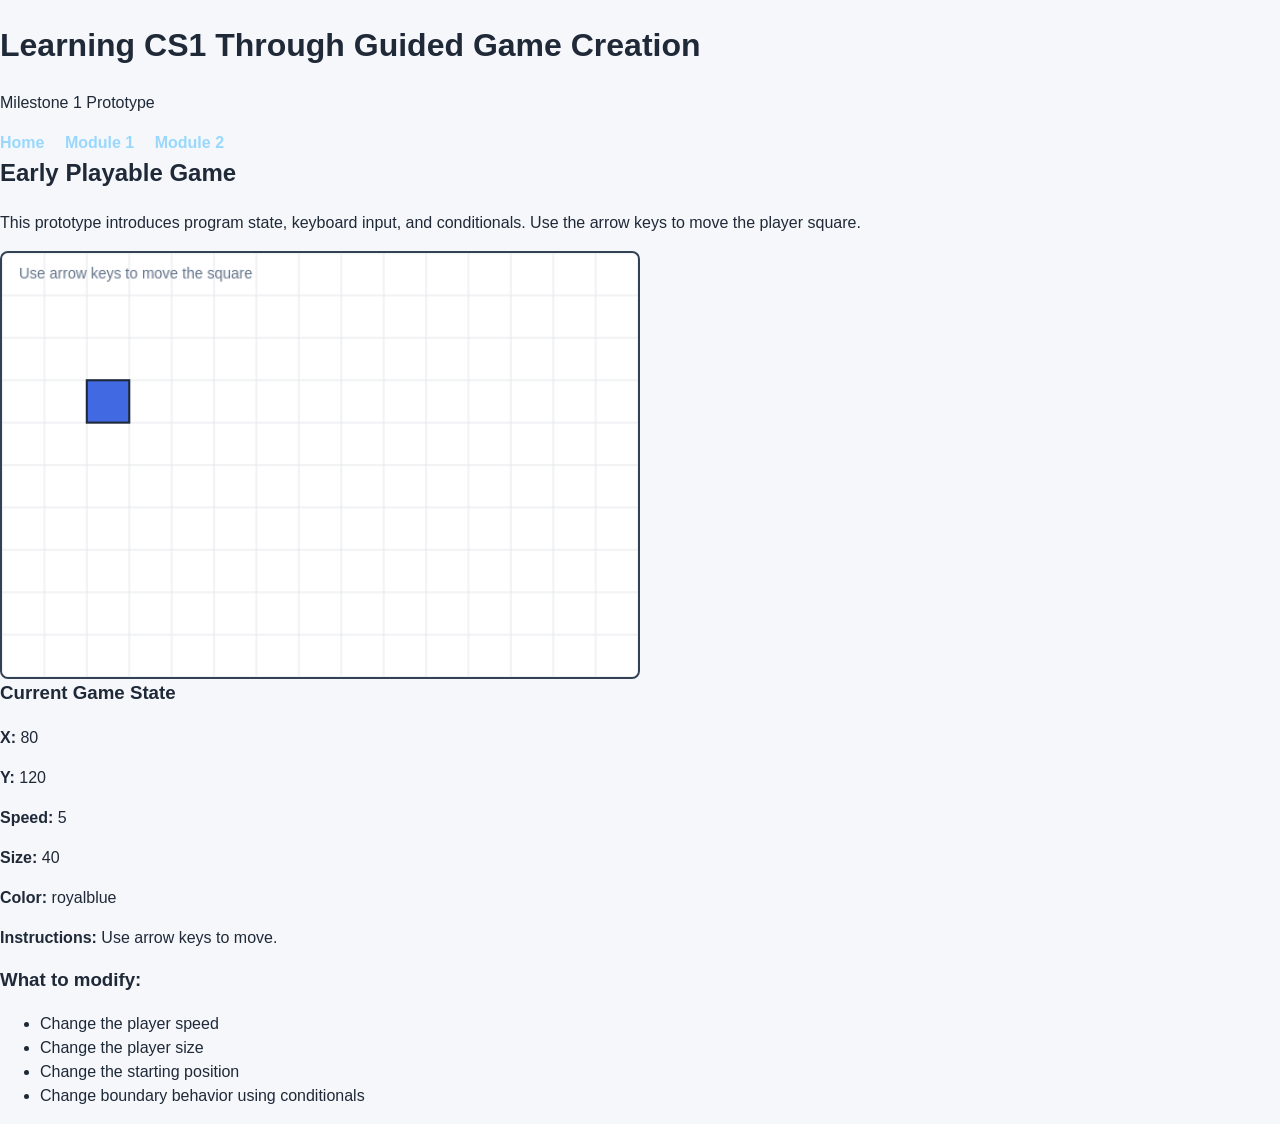
==== index.html @ a9891e97 "adding game logic + bug fixes" ====
<!DOCTYPE html>
<html lang="en">

<head>
    <meta charset="UTF-8" />
    <meta name="viewport" content="width=device-width, initial-scale=1.0" />
    <title>Learning CS1 Through Guided Game Creation</title>
    <link rel="stylesheet" href="style.css" />
</head>

<body>
    <header>
        <h1>Learning CS1 Through Guided Game Creation</h1>
        <p>Milestone 1 Prototype</p>
        <nav>
            <a href="index.html">Home</a>
            <a href="modules/module1.html">Module 1</a>
            <a href="modules/module2.html">Module 2</a>
        </nav>
    </header>

    <main>
        <section class="intro">
            <h2>Early Playable Game</h2>
            <p>
                This prototype introduces program state, keyboard input, and conditionals.
                Use the arrow keys to move the player square.
            </p>
        </section>

        <section class="game-section">
            <canvas id="gameCanvas" width="600" height="400"></canvas>

            <div class="info-panel">
                <h3>Current Game State</h3>
                <p><strong>X:</strong> <span id="xPos">0</span></p>
                <p><strong>Y:</strong> <span id="yPos">0</span></p>
                <p><strong>Speed:</strong> <span id="speedValue">5</span></p>
                <p><strong>Size:</strong> <span id="sizeValue">0</span></p>
                <p><strong>Color:</strong> <span id="colorValue">-</span></p>
                <p><strong>Instructions:</strong> Use arrow keys to move.</p>
            </div>
        </section>

        <section class="try-it">
            <h3>What to modify:</h3>
            <ul>
                <li>Change the player speed</li>
                <li>Change the player size</li>
                <li>Change the starting position</li>
                <li>Change boundary behavior using conditionals</li>
            </ul>
        </section>
    </main>

    <script src="game.js"></script>
</body>

</html>
---- style.css ----
* {
    box-sizing: border-box;
}

body {
    margin: 0;
    font-family: Arial, sans-serif;
    background: #f5f7fb;
    color: #1f2937;
    line-height: 1.5;
}

.site-header {
    background: #1d4ed8;
    color: white;
    padding: 1.5rem 2rem;
}

.site-header h1 {
    margin: 0;
    font-size: 2rem;
}

.subtitle {
    margin: 0.35rem 0 1rem 0;
}

nav a {
    color: rgb(153, 216, 252);
    text-decoration: none;
    margin-right: 1rem;
    font-weight: 600;
}

nav a:hover {
    text-decoration: underline;
}

.container {
    max-width: 1100px;
    margin: 0 auto;
    padding: 2rem 1rem;
}

.card {
    background: white;
    border-radius: 10px;
    padding: 1.25rem 1.5rem;
    margin-bottom: 1.5rem;
    box-shadow: 0 2px 8px rgba(0, 0, 0, 0.06);
}

.game-layout {
    display: flex;
    gap: 1.5rem;
    align-items: flex-start;
    flex-wrap: wrap;
}

.canvas-card {
    flex: 2;
    min-width: 320px;
}

.info-panel {
    flex: 1;
    min-width: 260px;
}

canvas {
    display: block;
    width: 100%;
    max-width: 640px;
    background: white;
    border: 2px solid #334155;
    border-radius: 8px;
}

h2,
h3 {
    margin-top: 0;
}

pre {
    background: #f3f4f6;
    padding: 1rem;
    border-radius: 8px;
    overflow-x: auto;
}

code {
    background: #eef2ff;
    padding: 0.15rem 0.35rem;
    border-radius: 4px;
}

hr {
    border: none;
    border-top: 1px solid #d1d5db;
    margin: 1rem 0;
}
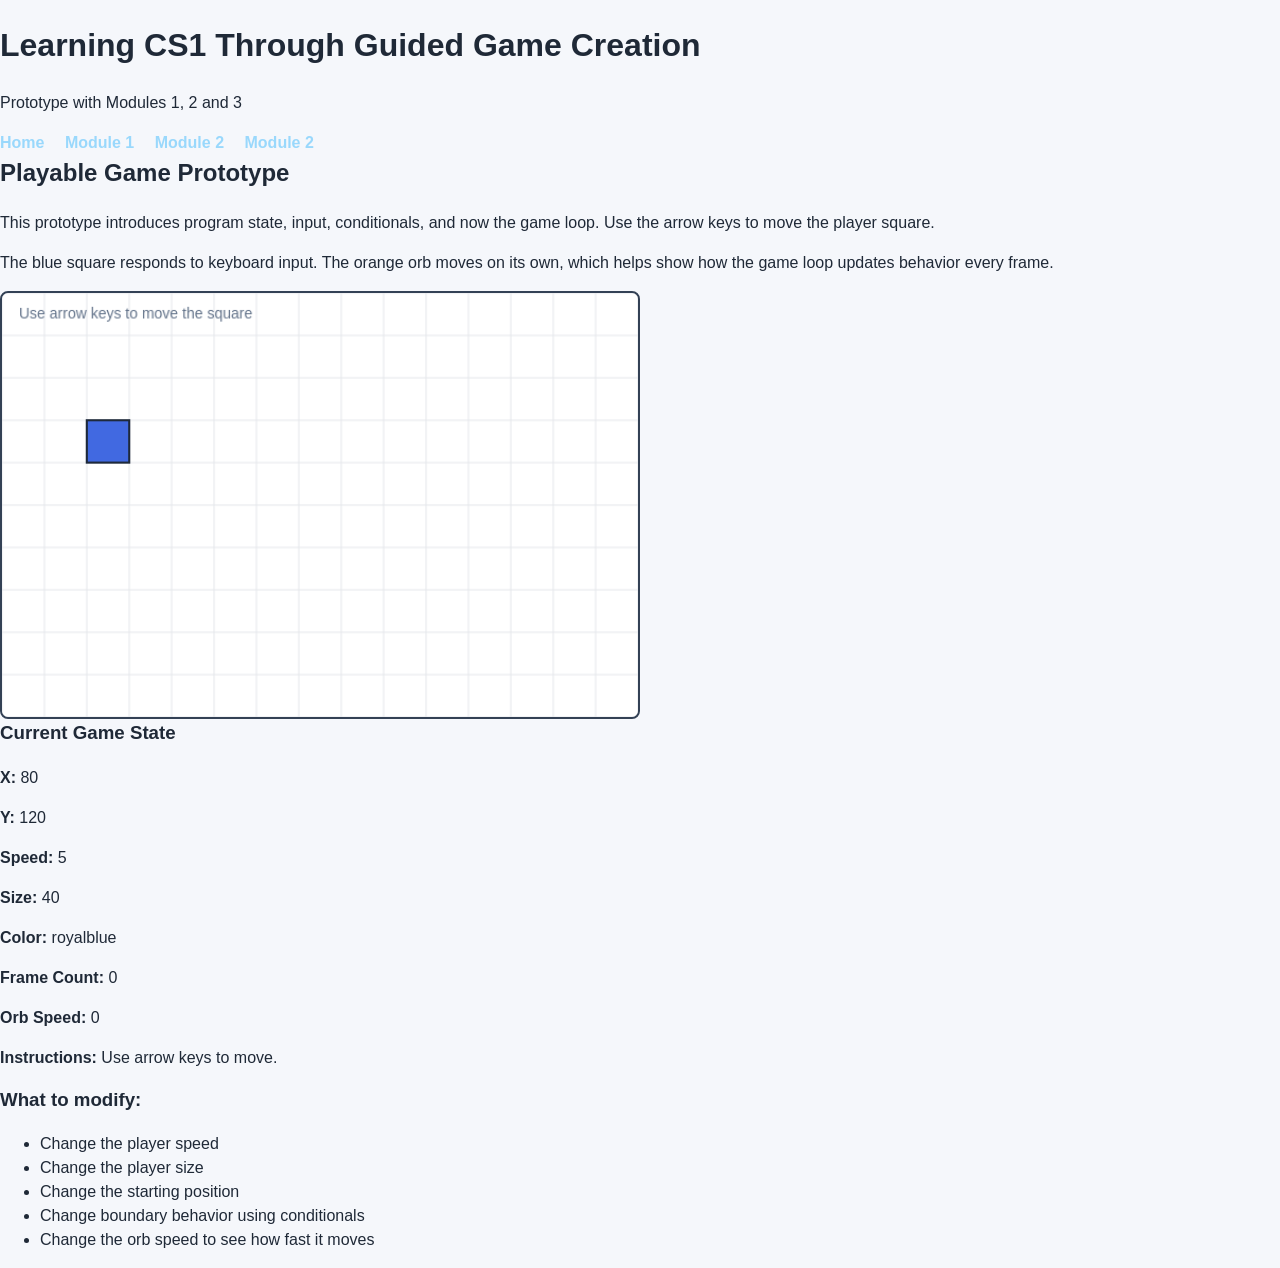
==== commit 5b8c8cdd: "add Module 3 to home page" ====
--- a/index.html
+++ b/index.html
@@ -1,59 +1,66 @@
 <!DOCTYPE html>
 <html lang="en">
-
-<head>
+  <head>
     <meta charset="UTF-8" />
     <meta name="viewport" content="width=device-width, initial-scale=1.0" />
     <title>Learning CS1 Through Guided Game Creation</title>
     <link rel="stylesheet" href="style.css" />
-</head>
+  </head>
 
-<body>
+  <body>
     <header>
-        <h1>Learning CS1 Through Guided Game Creation</h1>
-        <p>Milestone 1 Prototype</p>
-        <nav>
-            <a href="index.html">Home</a>
-            <a href="modules/module1.html">Module 1</a>
-            <a href="modules/module2.html">Module 2</a>
-        </nav>
+      <h1>Learning CS1 Through Guided Game Creation</h1>
+      <p>Prototype with Modules 1, 2 and 3</p>
+      <nav>
+        <a href="index.html">Home</a>
+        <a href="modules/module1.html">Module 1</a>
+        <a href="modules/module2.html">Module 2</a>
+        <a href="modules/module2.html">Module 2</a>
+      </nav>
     </header>
 
     <main>
-        <section class="intro">
-            <h2>Early Playable Game</h2>
-            <p>
-                This prototype introduces program state, keyboard input, and conditionals.
-                Use the arrow keys to move the player square.
-            </p>
-        </section>
+      <section class="intro">
+        <h2>Playable Game Prototype</h2>
+        <p>
+          This prototype introduces program state, input, conditionals, and now
+          the game loop. Use the arrow keys to move the player square.
+        </p>
+        <p>
+          The blue square responds to keyboard input. The orange orb moves on
+          its own, which helps show how the game loop updates behavior every
+          frame.
+        </p>
+      </section>
 
-        <section class="game-section">
-            <canvas id="gameCanvas" width="600" height="400"></canvas>
+      <section class="game-section">
+        <canvas id="gameCanvas" width="600" height="400"></canvas>
 
-            <div class="info-panel">
-                <h3>Current Game State</h3>
-                <p><strong>X:</strong> <span id="xPos">0</span></p>
-                <p><strong>Y:</strong> <span id="yPos">0</span></p>
-                <p><strong>Speed:</strong> <span id="speedValue">5</span></p>
-                <p><strong>Size:</strong> <span id="sizeValue">0</span></p>
-                <p><strong>Color:</strong> <span id="colorValue">-</span></p>
-                <p><strong>Instructions:</strong> Use arrow keys to move.</p>
-            </div>
-        </section>
+        <div class="info-panel">
+          <h3>Current Game State</h3>
+          <p><strong>X:</strong> <span id="xPos">0</span></p>
+          <p><strong>Y:</strong> <span id="yPos">0</span></p>
+          <p><strong>Speed:</strong> <span id="speedValue">5</span></p>
+          <p><strong>Size:</strong> <span id="sizeValue">0</span></p>
+          <p><strong>Color:</strong> <span id="colorValue">-</span></p>
+          <p><strong>Frame Count:</strong> <span id="frameCount">0</span></p>
+          <p><strong>Orb Speed:</strong> <span id="orbSpeedValue">0</span></p>
+          <p><strong>Instructions:</strong> Use arrow keys to move.</p>
+        </div>
+      </section>
 
-        <section class="try-it">
-            <h3>What to modify:</h3>
-            <ul>
-                <li>Change the player speed</li>
-                <li>Change the player size</li>
-                <li>Change the starting position</li>
-                <li>Change boundary behavior using conditionals</li>
-            </ul>
-        </section>
+      <section class="try-it">
+        <h3>What to modify:</h3>
+        <ul>
+          <li>Change the player speed</li>
+          <li>Change the player size</li>
+          <li>Change the starting position</li>
+          <li>Change boundary behavior using conditionals</li>
+          <li>Change the orb speed to see how fast it moves</li>
+        </ul>
+      </section>
     </main>
 
     <script src="game.js"></script>
-</body>
-
-</html>+  </body>
+</html>
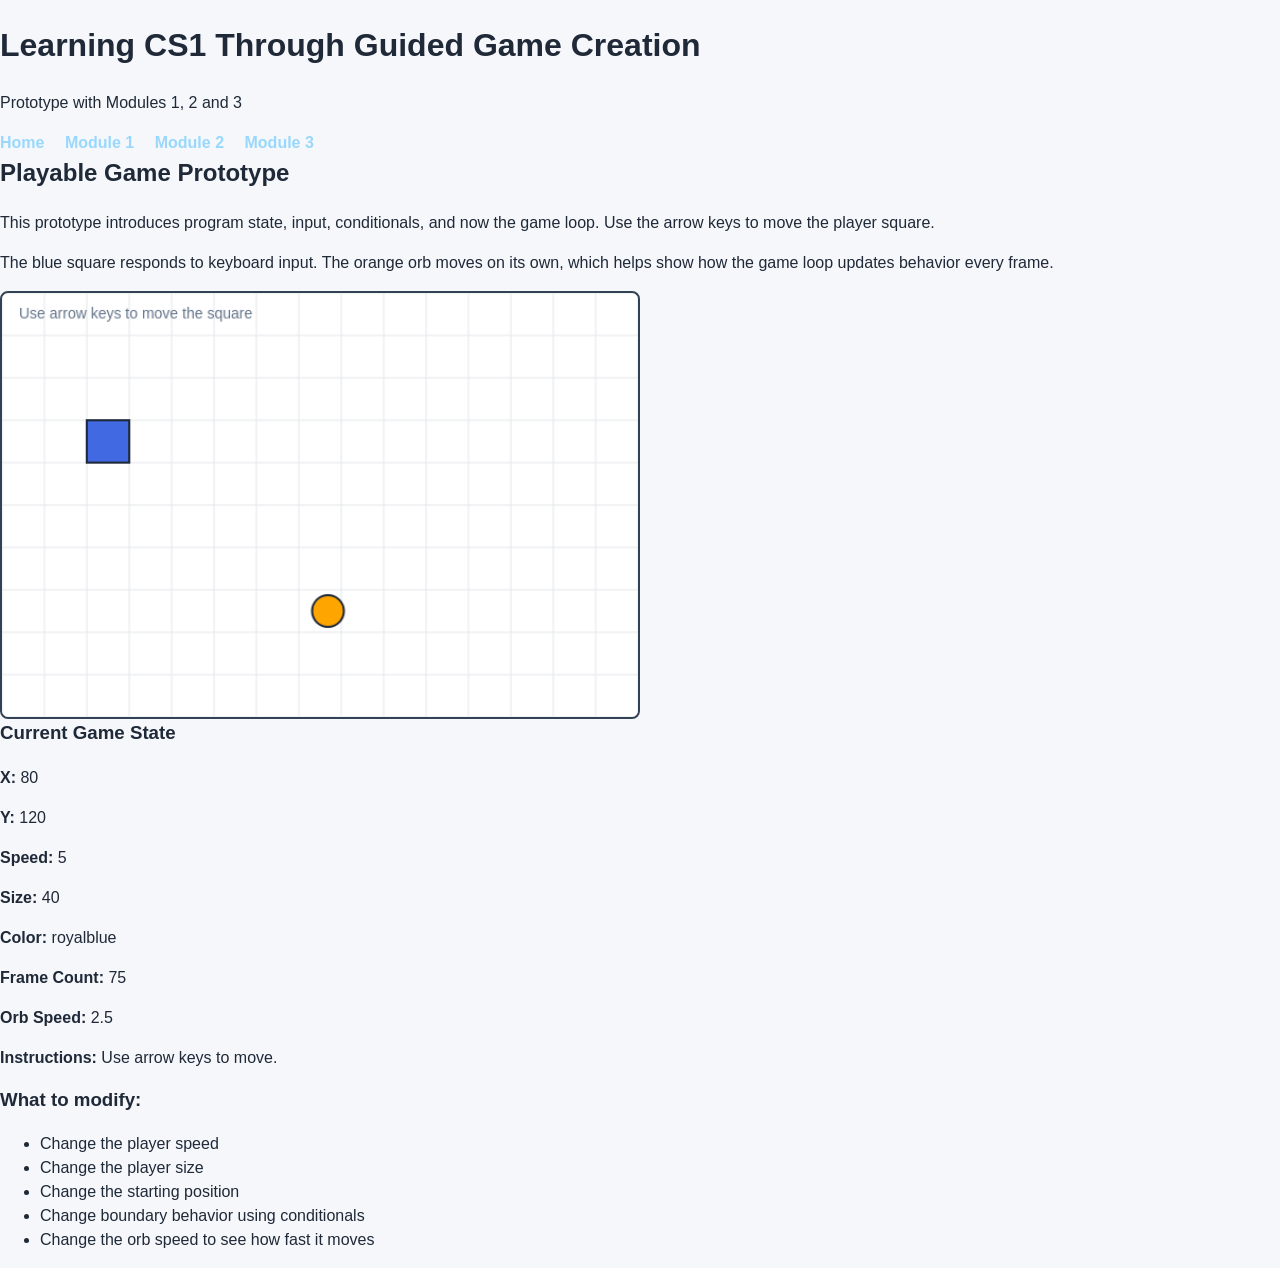
==== commit ece8bfcf: "adding loop logic to show updates behavior" ====
--- a/index.html
+++ b/index.html
@@ -15,7 +15,7 @@
         <a href="index.html">Home</a>
         <a href="modules/module1.html">Module 1</a>
         <a href="modules/module2.html">Module 2</a>
-        <a href="modules/module2.html">Module 2</a>
+        <a href="modules/module2.html">Module 3</a>
       </nav>
     </header>
 
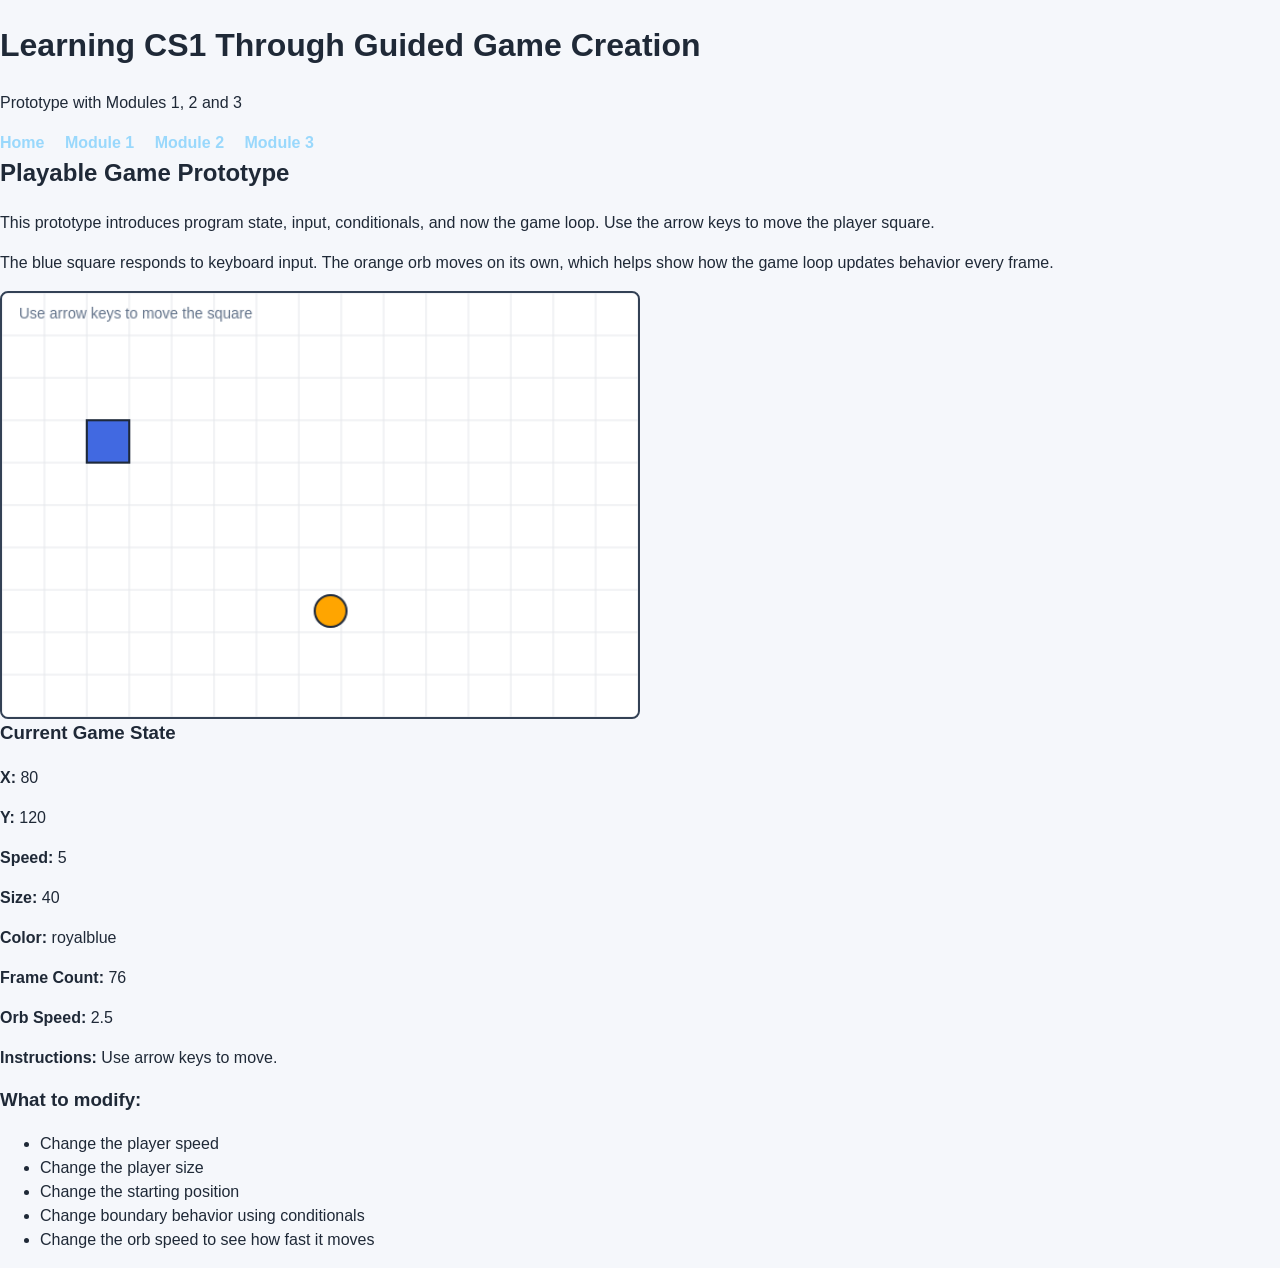
==== commit 61c484e5: "module 3 - iteration behavior" ====
--- a/index.html
+++ b/index.html
@@ -15,7 +15,7 @@
         <a href="index.html">Home</a>
         <a href="modules/module1.html">Module 1</a>
         <a href="modules/module2.html">Module 2</a>
-        <a href="modules/module2.html">Module 3</a>
+        <a href="modules/module3.html">Module 3</a>
       </nav>
     </header>
 
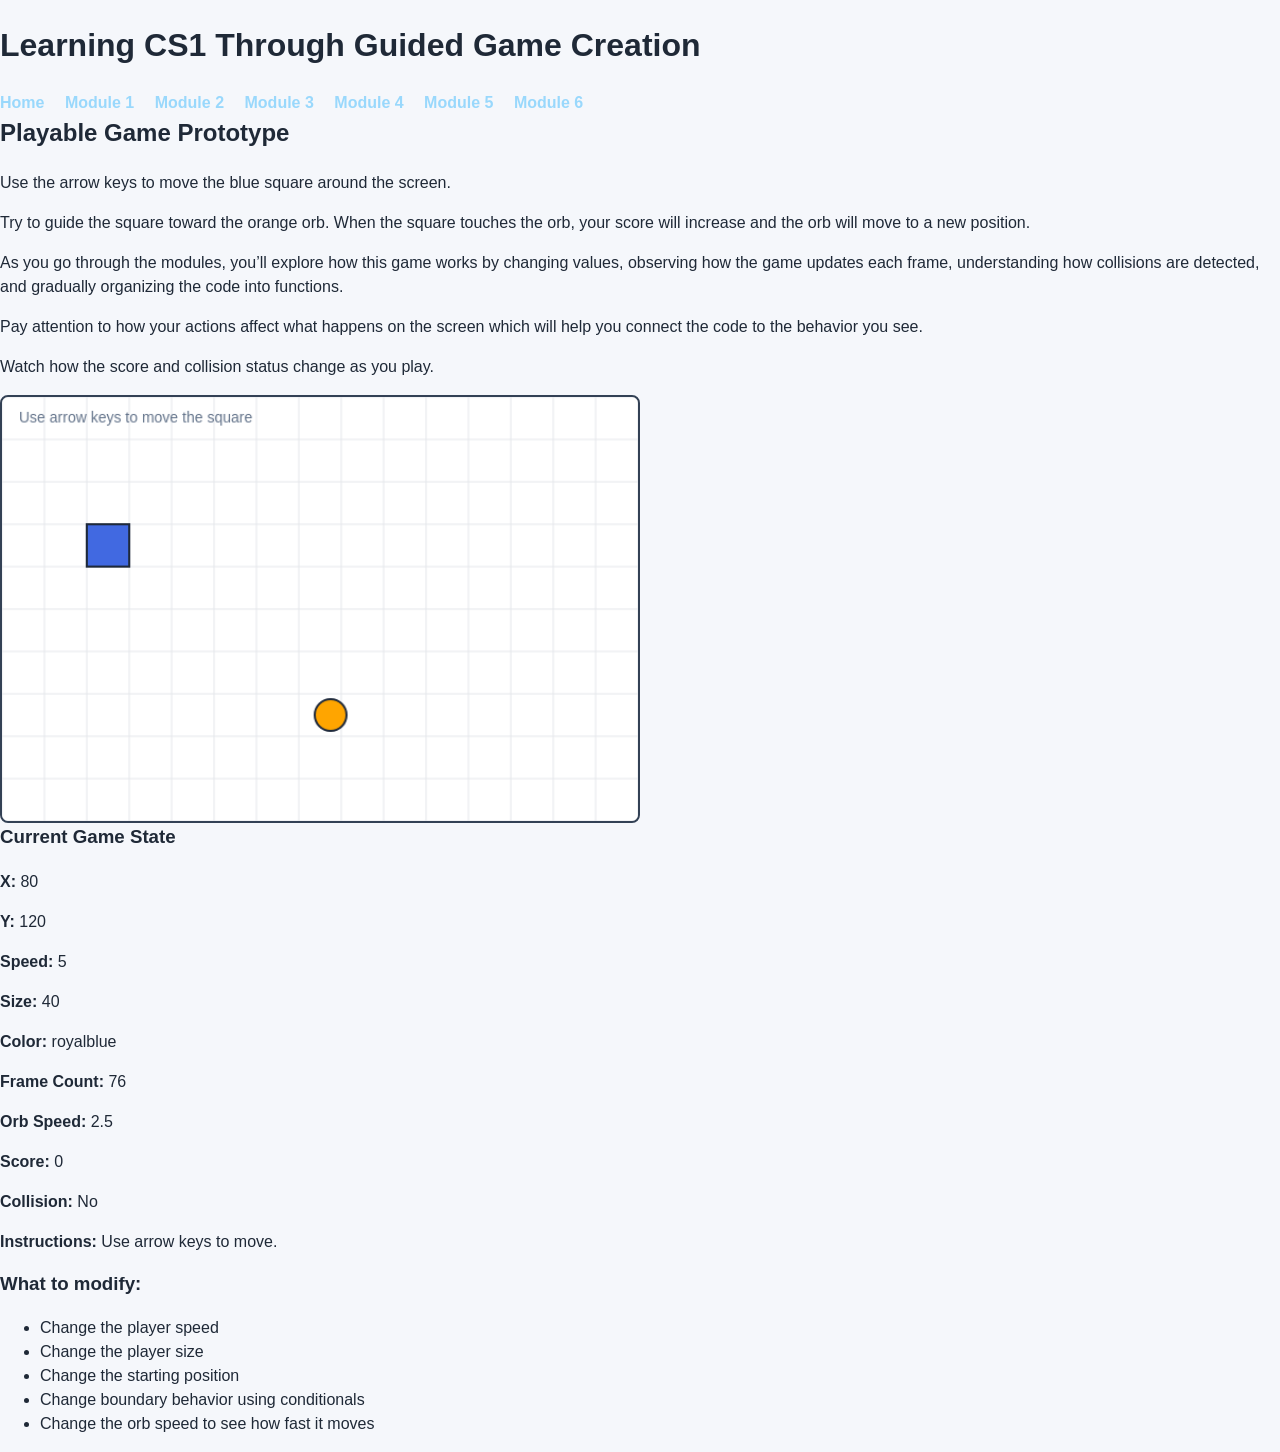
==== commit 37e7f90c: "html with all modules" ====
--- a/index.html
+++ b/index.html
@@ -10,28 +10,40 @@
   <body>
     <header>
       <h1>Learning CS1 Through Guided Game Creation</h1>
-      <p>Prototype with Modules 1, 2 and 3</p>
       <nav>
         <a href="index.html">Home</a>
         <a href="modules/module1.html">Module 1</a>
         <a href="modules/module2.html">Module 2</a>
         <a href="modules/module3.html">Module 3</a>
+        <a href="modules/module4.html">Module 4</a>
+        <a href="modules/module5.html">Module 5</a>
+        <a href="modules/module6.html">Module 6</a>
       </nav>
     </header>
 
     <main>
-      <section class="intro">
-        <h2>Playable Game Prototype</h2>
-        <p>
-          This prototype introduces program state, input, conditionals, and now
-          the game loop. Use the arrow keys to move the player square.
-        </p>
-        <p>
-          The blue square responds to keyboard input. The orange orb moves on
-          its own, which helps show how the game loop updates behavior every
-          frame.
-        </p>
-      </section>
+<section class="intro">
+    <h2>Playable Game Prototype</h2>
+    <p>
+        Use the arrow keys to move the blue square around the screen.
+    </p>
+    <p>
+        Try to guide the square toward the orange orb. When the square touches the
+        orb, your score will increase and the orb will move to a new position.
+    </p>
+    <p>
+        As you go through the modules, you’ll explore how this game works by changing
+        values, observing how the game updates each frame, understanding how
+        collisions are detected, and gradually organizing the code into functions.
+    </p>
+    <p>
+        Pay attention to how your actions affect what happens on the screen which
+        will help you connect the code to the behavior you see.
+    </p>
+    <p>
+        Watch how the score and collision status change as you play.
+    </p>
+</section>
 
       <section class="game-section">
         <canvas id="gameCanvas" width="600" height="400"></canvas>
@@ -45,6 +57,8 @@
           <p><strong>Color:</strong> <span id="colorValue">-</span></p>
           <p><strong>Frame Count:</strong> <span id="frameCount">0</span></p>
           <p><strong>Orb Speed:</strong> <span id="orbSpeedValue">0</span></p>
+          <p><strong>Score:</strong> <span id="scoreValue">0</span></p>
+          <p><strong>Collision:</strong> <span id="collisionStatus">No</span></p>
           <p><strong>Instructions:</strong> Use arrow keys to move.</p>
         </div>
       </section>
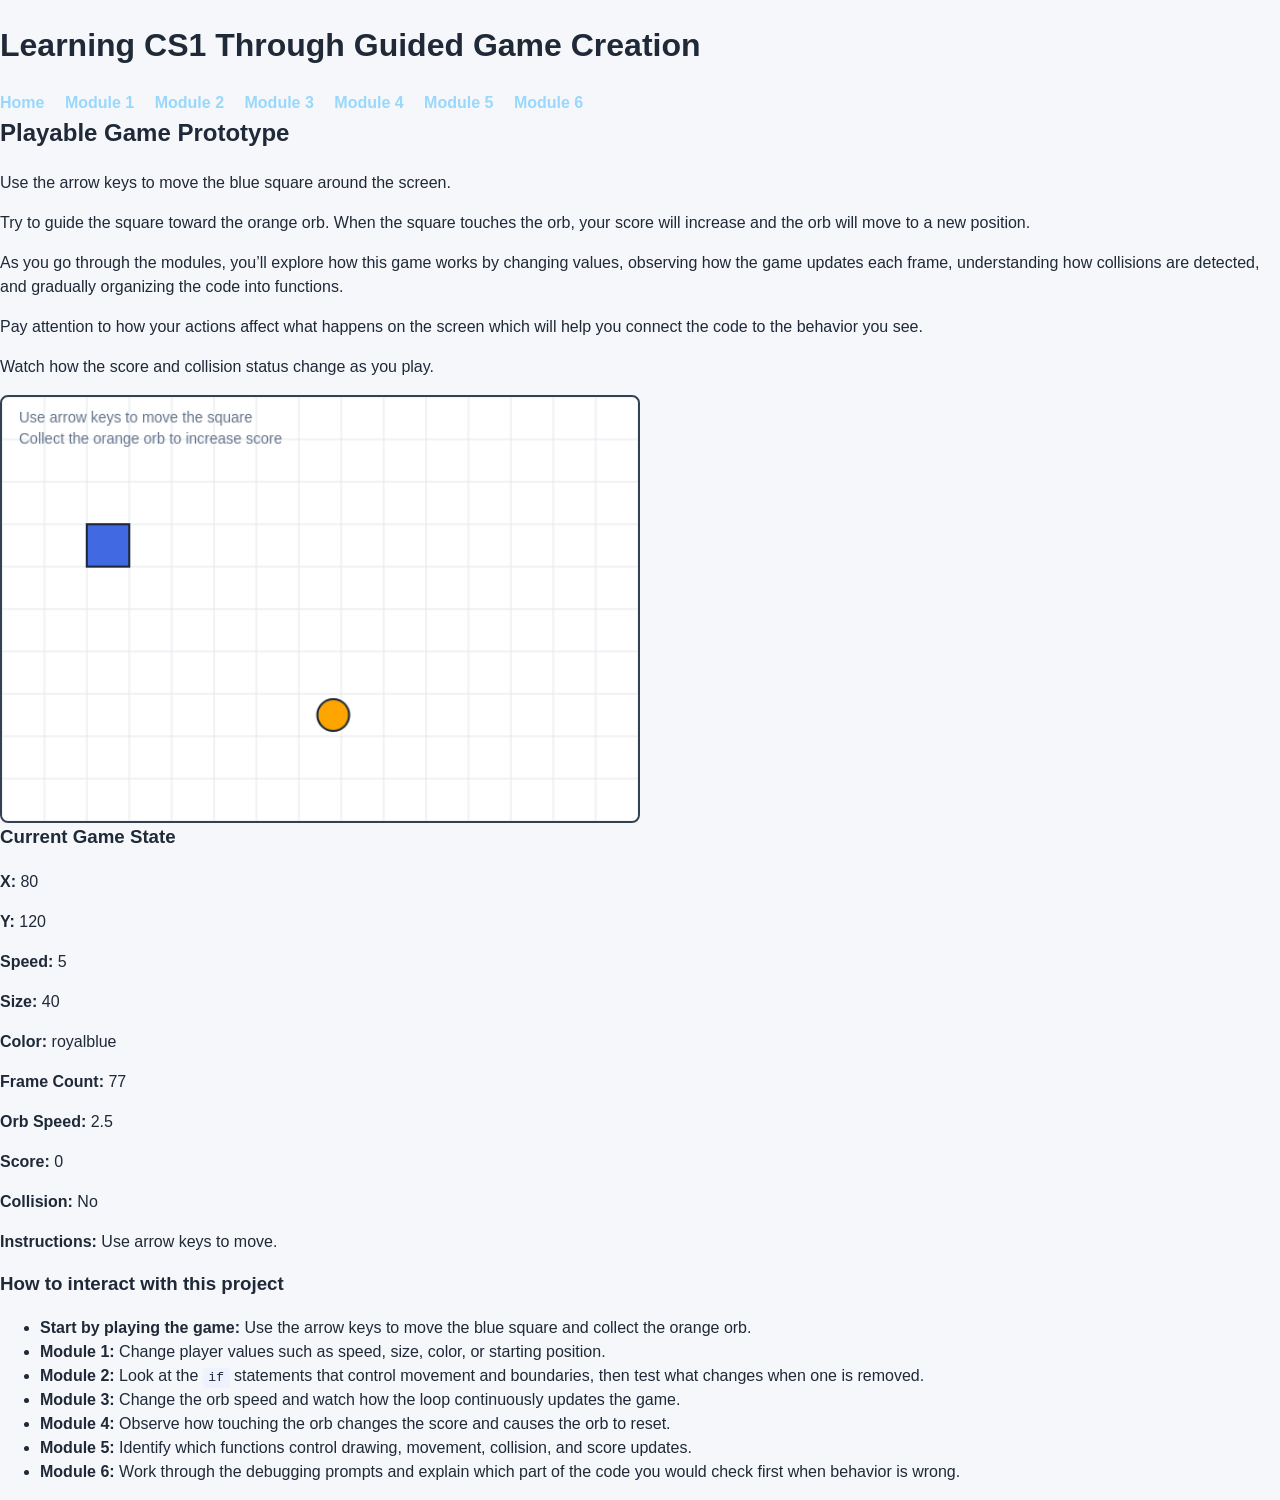
==== commit 23388295: "updating game instructions" ====
--- a/index.html
+++ b/index.html
@@ -63,16 +63,22 @@
         </div>
       </section>
 
-      <section class="try-it">
-        <h3>What to modify:</h3>
-        <ul>
-          <li>Change the player speed</li>
-          <li>Change the player size</li>
-          <li>Change the starting position</li>
-          <li>Change boundary behavior using conditionals</li>
-          <li>Change the orb speed to see how fast it moves</li>
-        </ul>
-      </section>
+<section class="try-it">
+    <h3>How to interact with this project</h3>
+    <ul>
+        <li><strong>Start by playing the game:</strong> Use the arrow keys to move the blue square and collect the
+            orange orb.</li>
+        <li><strong>Module 1:</strong> Change player values such as speed, size, color, or starting position.</li>
+        <li><strong>Module 2:</strong> Look at the <code>if</code> statements that control movement and boundaries, then
+            test what changes when one is removed.</li>
+        <li><strong>Module 3:</strong> Change the orb speed and watch how the loop continuously updates the game.</li>
+        <li><strong>Module 4:</strong> Observe how touching the orb changes the score and causes the orb to reset.</li>
+        <li><strong>Module 5:</strong> Identify which functions control drawing, movement, collision, and score updates.
+        </li>
+        <li><strong>Module 6:</strong> Work through the debugging prompts and explain which part of the code you would
+            check first when behavior is wrong.</li>
+    </ul>
+</section>
     </main>
 
     <script src="game.js"></script>
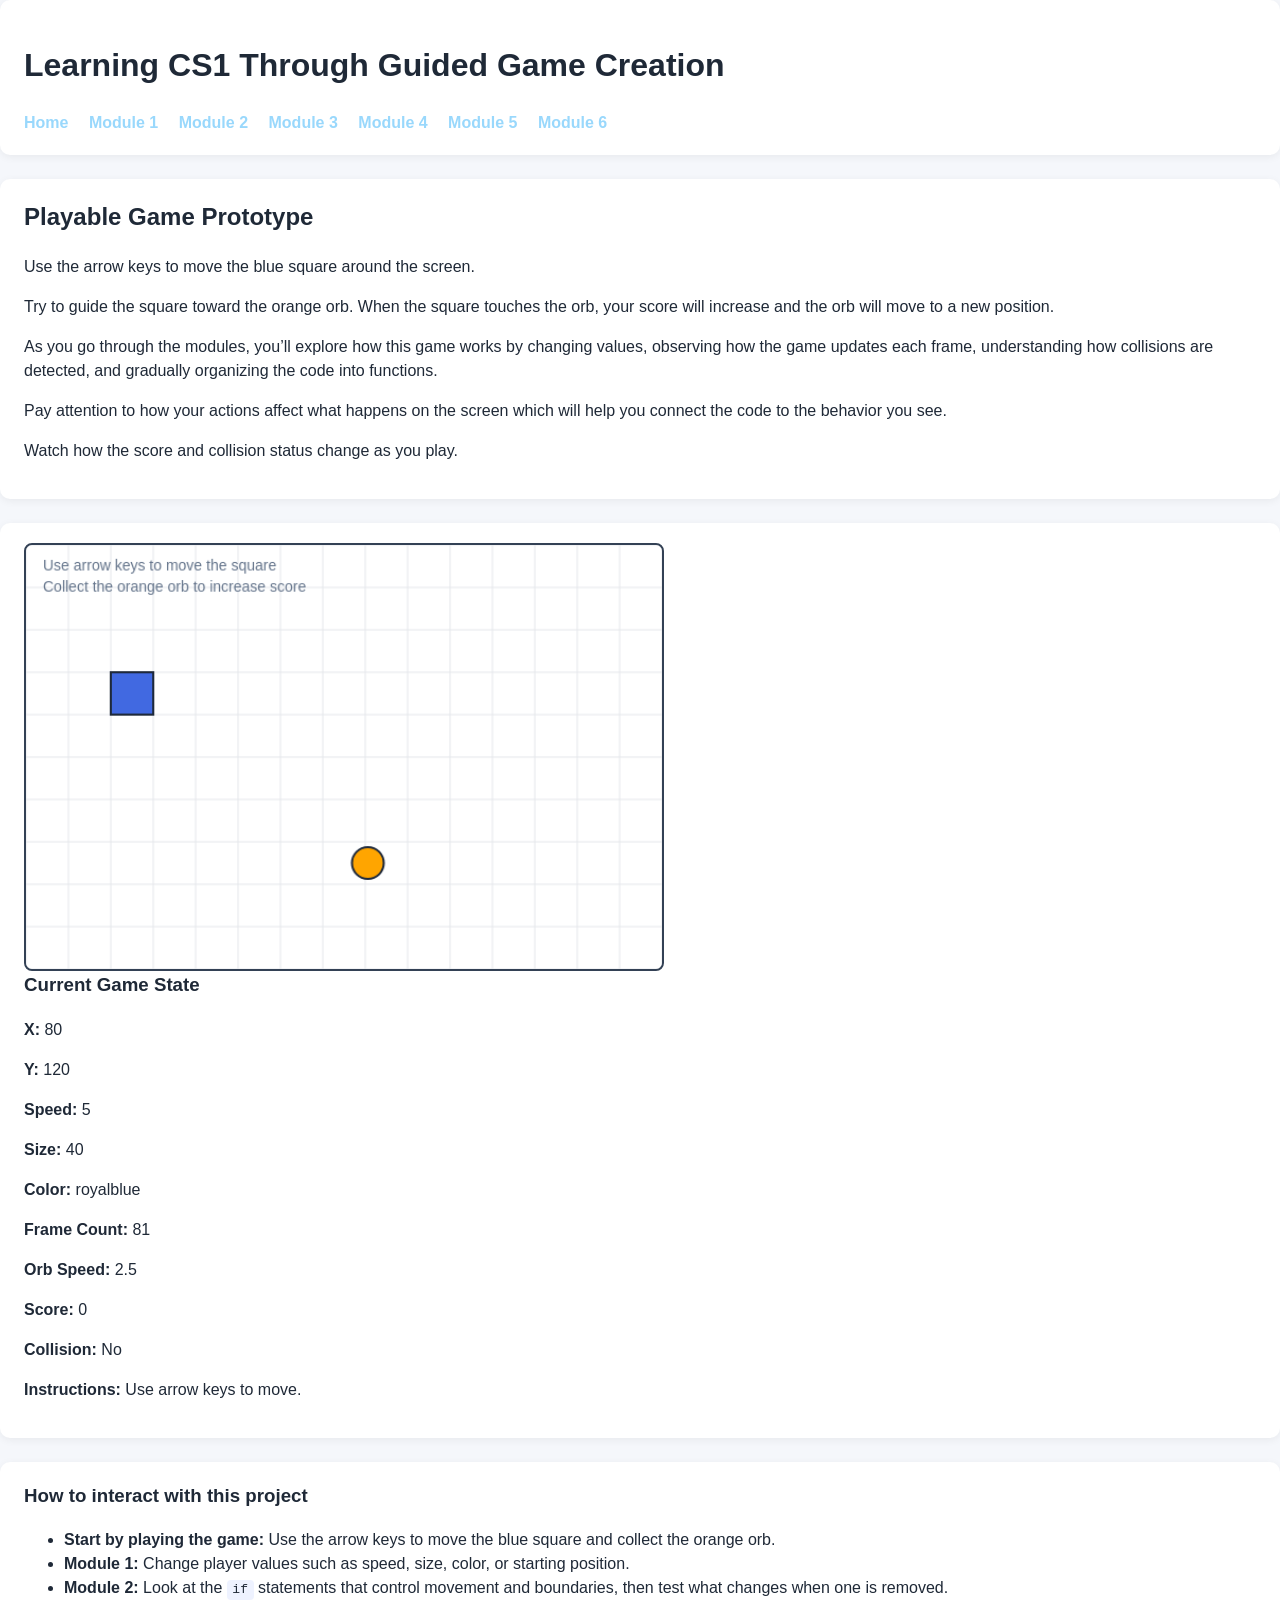
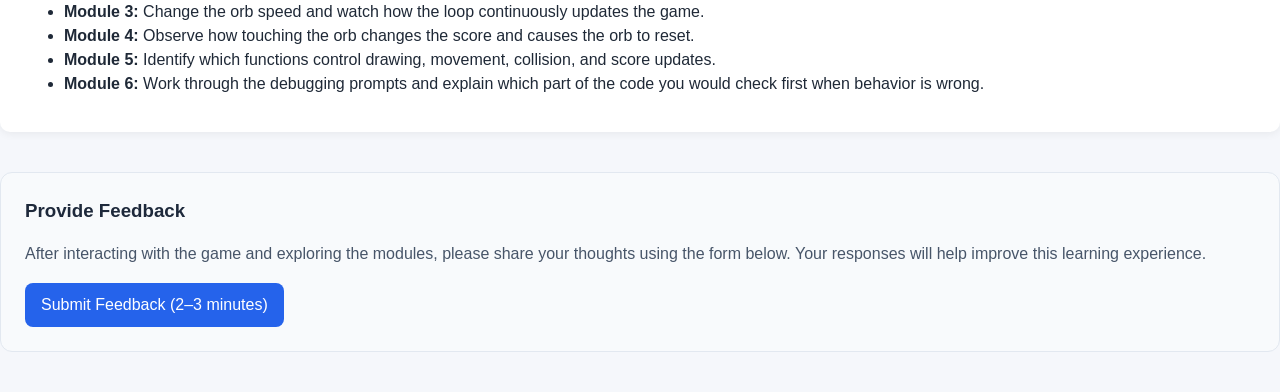
==== commit 45a9a511: "fixing links + padding" ====
--- a/index.html
+++ b/index.html
@@ -8,7 +8,7 @@
   </head>
 
   <body>
-    <header>
+    <header class="card">
       <h1>Learning CS1 Through Guided Game Creation</h1>
       <nav>
         <a href="index.html">Home</a>
@@ -22,7 +22,7 @@
     </header>
 
     <main>
-<section class="intro">
+<section class="card intro">
     <h2>Playable Game Prototype</h2>
     <p>
         Use the arrow keys to move the blue square around the screen.
@@ -45,7 +45,7 @@
     </p>
 </section>
 
-      <section class="game-section">
+      <section class="card game-section">
         <canvas id="gameCanvas" width="600" height="400"></canvas>
 
         <div class="info-panel">
@@ -63,7 +63,7 @@
         </div>
       </section>
 
-<section class="try-it">
+<section class="card try-it">
     <h3>How to interact with this project</h3>
     <ul>
         <li><strong>Start by playing the game:</strong> Use the arrow keys to move the blue square and collect the
@@ -79,6 +79,19 @@
             check first when behavior is wrong.</li>
     </ul>
 </section>
+
+<section class="feedback">
+    <h3>Provide Feedback</h3>
+    <p>
+        After interacting with the game and exploring the modules, please share your
+        thoughts using the form below. Your responses will help improve this learning
+        experience.
+    </p>
+    <a href="https://docs.google.com/forms/d/e/1FAIpQLSdwY3jHSeV73NTEC26UhTQPUkcJXOttmQyafLyzsGGLRZj5Cg/viewform?usp=sharing&ouid=100008191801205607106"
+        target="_blank">
+        Submit Feedback (2–3 minutes)
+    </a>
+</section>
     </main>
 
     <script src="game.js"></script>
--- a/style.css
+++ b/style.css
@@ -98,4 +98,38 @@
     border: none;
     border-top: 1px solid #d1d5db;
     margin: 1rem 0;
+}
+
+.feedback {
+    margin: 40px 0;
+    padding: 24px;
+    border-radius: 12px;
+    background-color: #f8fafc;
+    border: 1px solid #e2e8f0;
+}
+
+.feedback h3 {
+    margin-bottom: 12px;
+    color: #1e293b;
+}
+
+.feedback p {
+    margin-bottom: 16px;
+    color: #475569;
+    line-height: 1.6;
+}
+
+.feedback a {
+    display: inline-block;
+    padding: 10px 16px;
+    background-color: #2563eb;
+    color: white;
+    text-decoration: none;
+    border-radius: 8px;
+    font-weight: 500;
+    transition: background-color 0.2s ease;
+}
+
+.feedback a:hover {
+    background-color: #1d4ed8;
 }
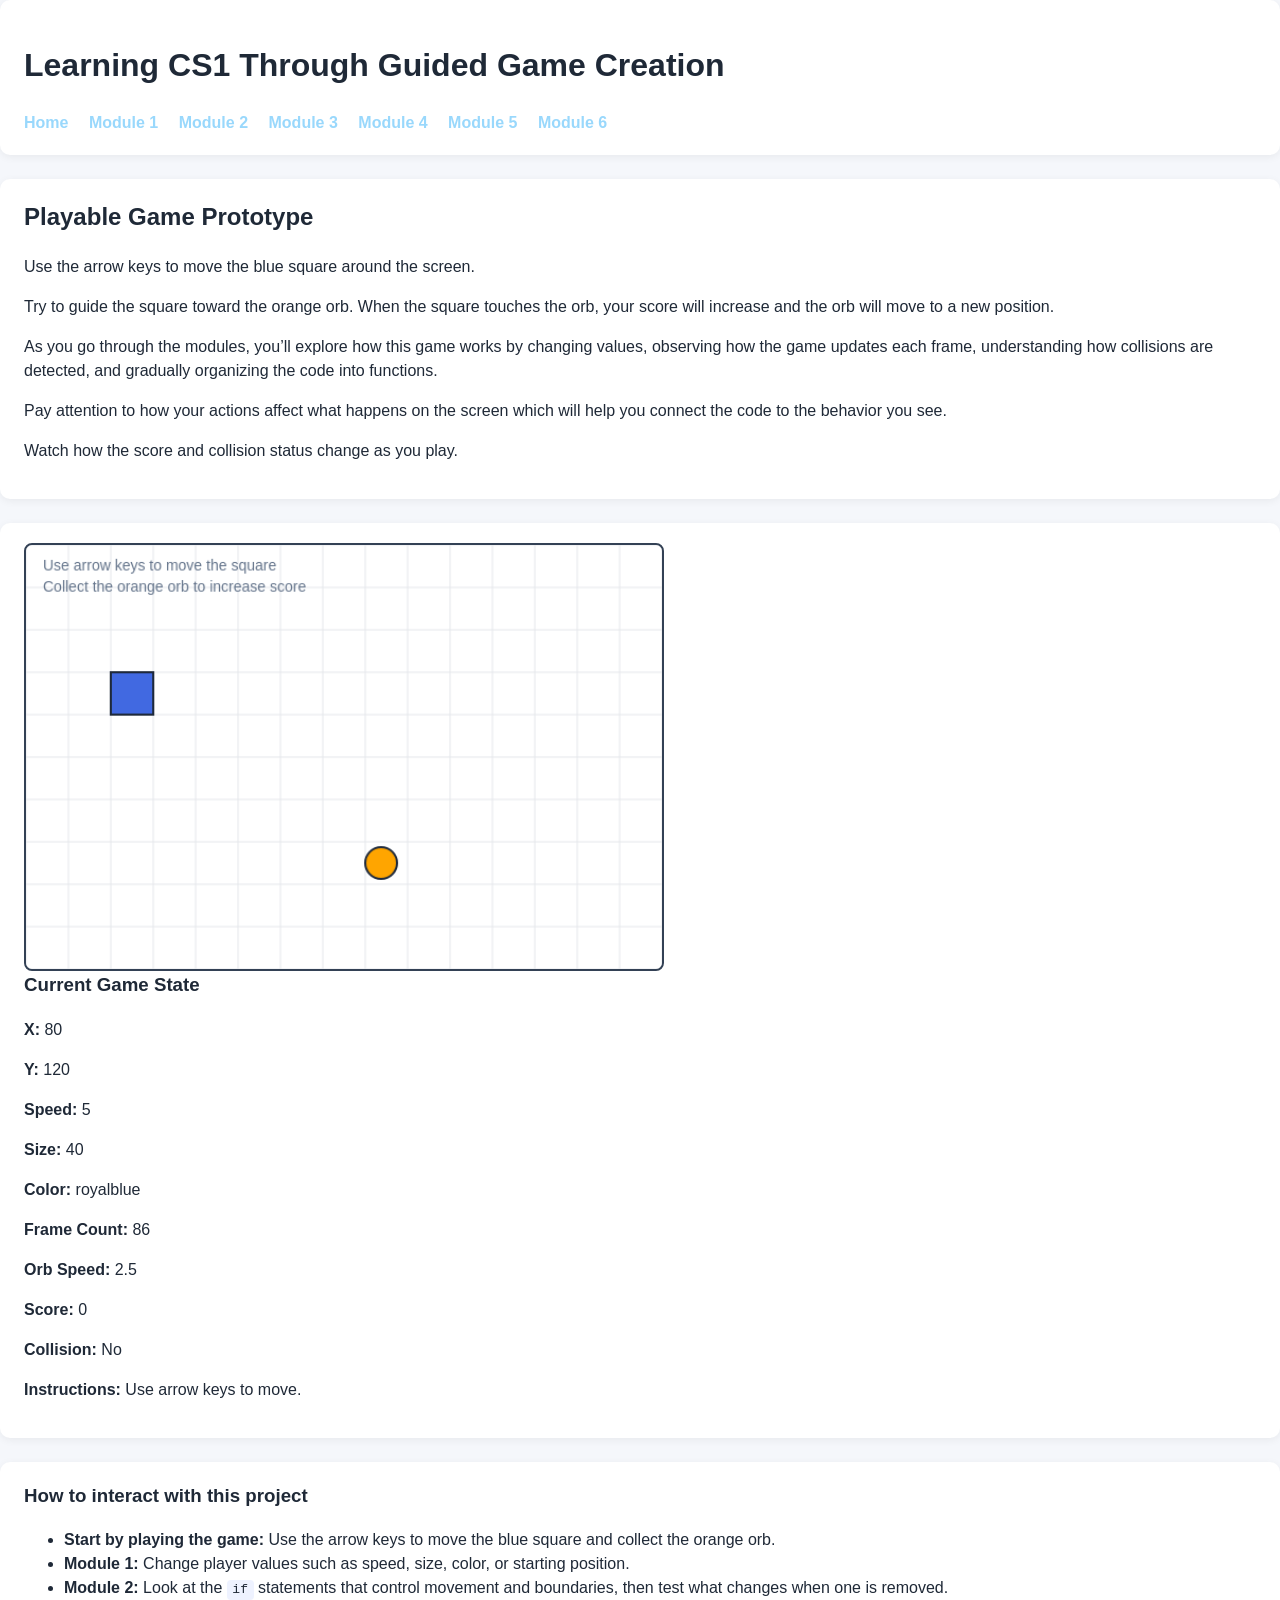
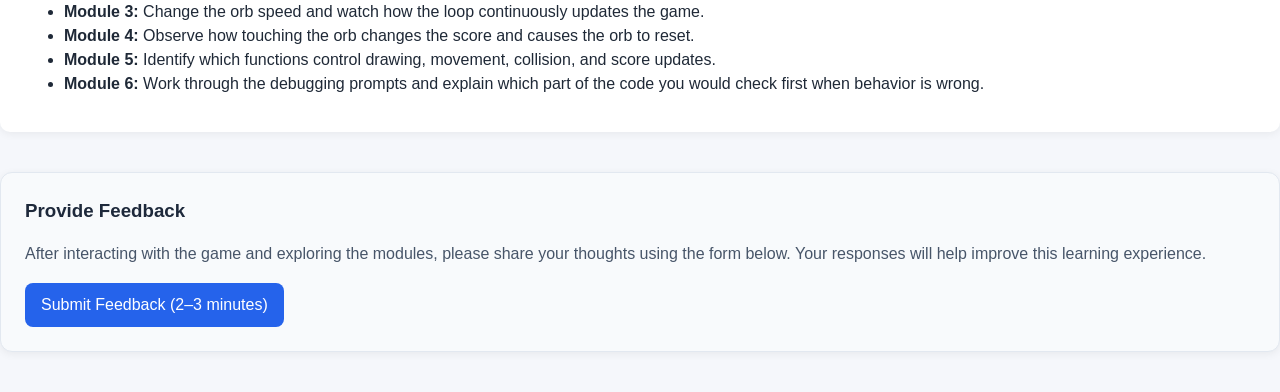
==== commit 41b82cf4: "feedback card fix" ====
--- a/index.html
+++ b/index.html
@@ -80,7 +80,7 @@
     </ul>
 </section>
 
-<section class="feedback">
+<section class="card feedback">
     <h3>Provide Feedback</h3>
     <p>
         After interacting with the game and exploring the modules, please share your
